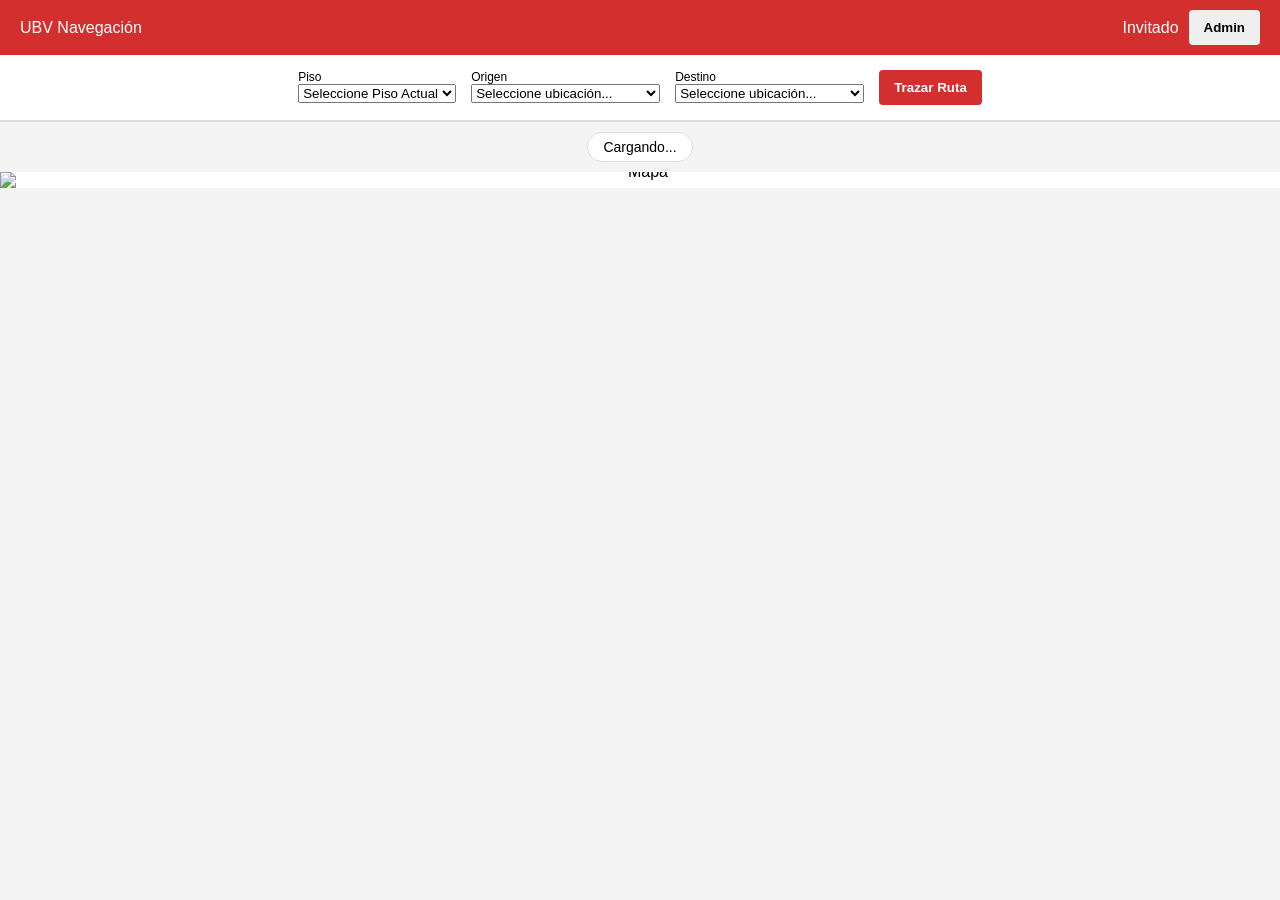
==== index.html @ 0d6cd3db "Add index.html for automatic redirection to prueba.html" ====
<!DOCTYPE html>
<html lang="es">
<head>
    <meta charset="UTF-8">
    <title>Redireccionando...</title>
    <!-- Esto hace la magia: redirige a prueba.html de inmediato -->
    <meta http-equiv="refresh" content="0; url=prueba.html">
</head>
<body>
    <p>Si no eres redireccionado automáticamente, haz clic <a href="prueba.html">aquí</a>.</p>
</body>
</html>
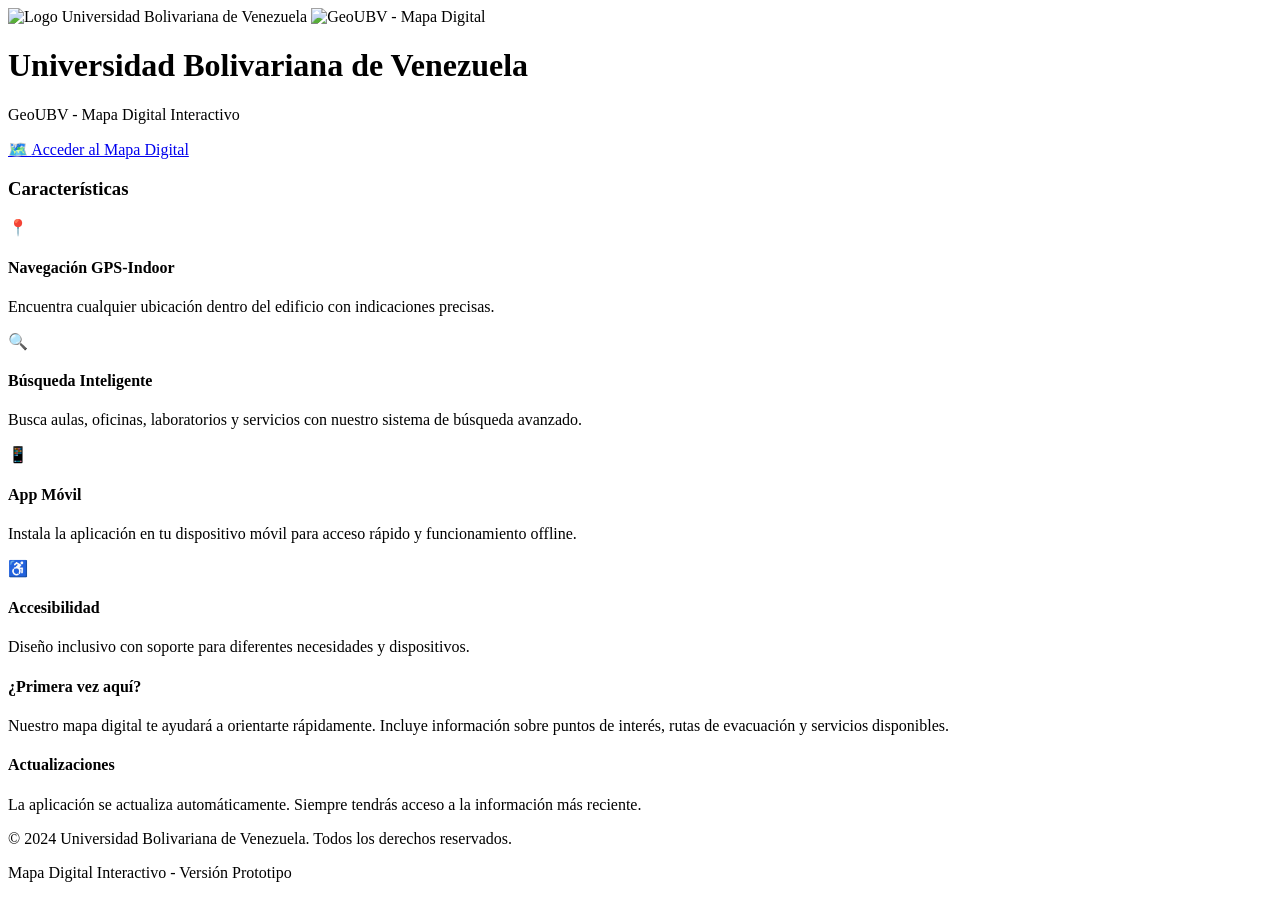
==== commit 5289a239: "Add files via upload" ====
--- a/index.html
+++ b/index.html
@@ -2,11 +2,15 @@
 <html lang="es">
 <head>
     <meta charset="UTF-8">
-    <title>Redireccionando...</title>
-    <!-- Esto hace la magia: redirige a prueba.html de inmediato -->
-    <meta http-equiv="refresh" content="0; url=prueba.html">
+    <meta http-equiv="refresh" content="0; url=menu.html">
+    <title>Redirecting to Mapa Digital UBV</title>
+    <link rel="stylesheet" href="styles/main.css?v=1.0.5">
+    <script>
+        // Redirección inmediata con JavaScript como respaldo
+        window.location.href = 'menu.html';
+    </script>
 </head>
 <body>
-    <p>Si no eres redireccionado automáticamente, haz clic <a href="prueba.html">aquí</a>.</p>
+    <p>Redirigiendo al menú principal...</p>
 </body>
-</html>
+</html>
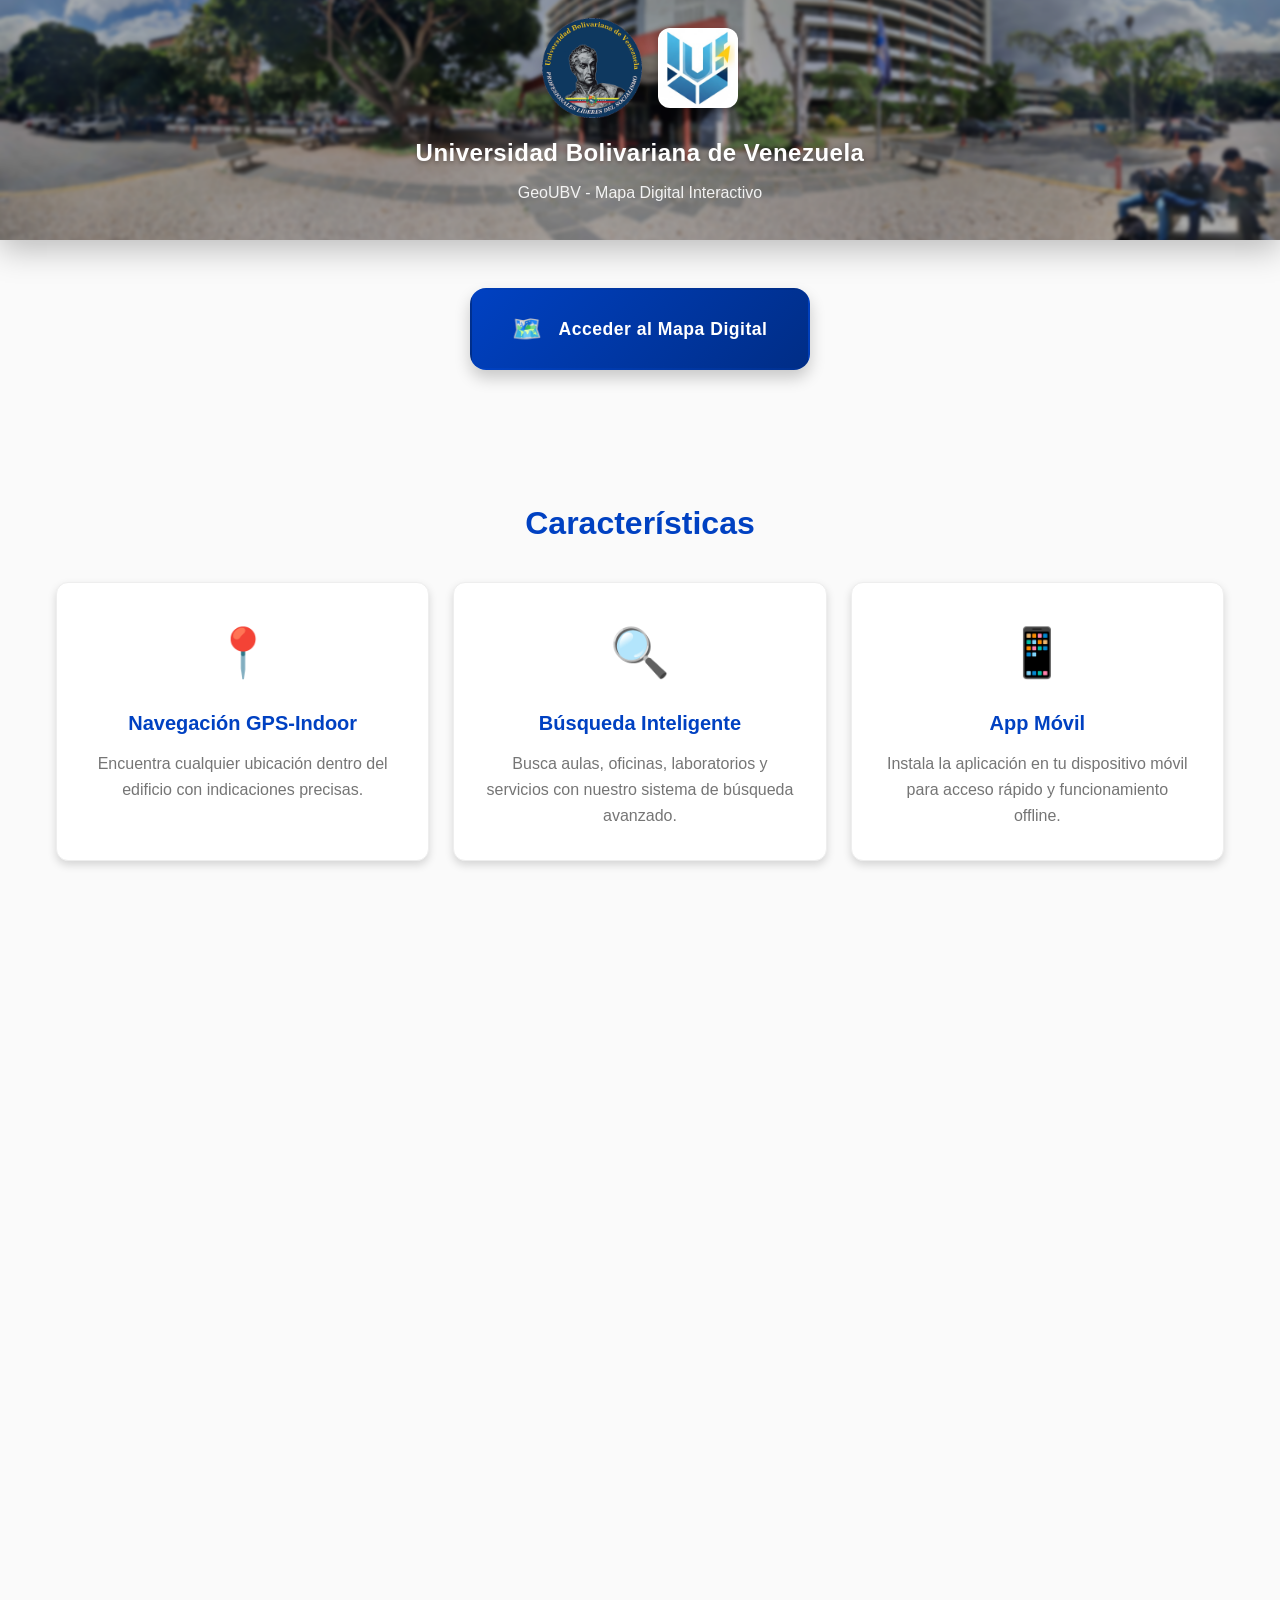
==== commit 6de21d83: "Add files via upload" ====
--- a/index.html
+++ b/index.html
@@ -1,8 +1,9 @@
 <!DOCTYPE html>
 <html lang="es">
+
 <head>
     <meta charset="UTF-8">
-    <meta http-equiv="refresh" content="0; url=menu.html">
+    <meta http-equiv="refresh" content="0; url=./menu.html">
     <title>Redirecting to Mapa Digital UBV</title>
     <link rel="stylesheet" href="styles/main.css?v=1.0.5">
     <script>
@@ -10,7 +11,9 @@
         window.location.href = 'menu.html';
     </script>
 </head>
+
 <body>
     <p>Redirigiendo al menú principal...</p>
 </body>
+
 </html>
--- a/styles/main.css
+++ b/styles/main.css
@@ -0,0 +1,1189 @@
+﻿/* ============================================
+   Variables y Reset
+   ============================================ */
+
+:root {
+    --primary-blue: #0041C2;
+    --dark-blue: #002D86;
+    --light-gray: #F4F7FA;
+    --white: #FFFFFF;
+    --gold: #FFD700;
+
+    --shadow-sm: 0 2px 4px rgba(0, 0, 0, 0.1);
+    --shadow-md: 0 4px 8px rgba(0, 0, 0, 0.15);
+    --shadow-lg: 0 8px 16px rgba(0, 0, 0, 0.2);
+
+    --transition-fast: 0.2s ease;
+    --transition-normal: 0.3s ease;
+    --transition-slow: 0.5s ease;
+
+    /* Tema Claro (por defecto) */
+    --bg-primary: #FFFFFF;
+    --bg-secondary: #F4F7FA;
+    --text-primary: #333333;
+    --text-secondary: #666666;
+    --border-color: #E1E5E9;
+    --card-bg: #FFFFFF;
+    --modal-bg: rgba(0, 0, 0, 0.5);
+    --modal-content-bg: #FFFFFF;
+}
+
+
+
+* {
+    margin: 0;
+    padding: 0;
+    box-sizing: border-box;
+}
+
+html,
+body {
+    height: 100%;
+    overflow-x: hidden;
+    overflow-y: auto;
+    /* Permitir scroll vertical si es necesario */
+}
+
+body {
+    font-family: -apple-system, BlinkMacSystemFont, 'Segoe UI', Roboto, 'Helvetica Neue', Arial, sans-serif;
+    background-color: var(--bg-primary);
+    color: var(--text-primary);
+    line-height: 1.6;
+    min-height: 100vh;
+    display: flex;
+    flex-direction: column;
+    transition: background-color var(--transition-normal), color var(--transition-normal);
+}
+
+/* ============================================
+   Header
+   ============================================ */
+
+.header {
+    background: linear-gradient(135deg, var(--primary-blue) 0%, var(--dark-blue) 100%);
+    color: var(--white);
+    padding: 0.75rem 1rem;
+    box-shadow: var(--shadow-md);
+    position: sticky;
+    top: 0;
+    z-index: 100;
+    transition: transform 0.3s ease-in-out;
+}
+
+.header-content {
+    max-width: 1400px;
+    margin: 0 auto;
+    display: flex;
+    align-items: center;
+    justify-content: space-between;
+}
+
+.header-titles {
+    display: flex;
+    flex-direction: column;
+}
+
+.header-title-main {
+    font-size: 1.2rem;
+    font-weight: 800;
+    margin: 0;
+    line-height: 1;
+    letter-spacing: 1px;
+    text-transform: uppercase;
+    opacity: 0.8;
+}
+
+.current-floor-title {
+    font-size: 1rem;
+    font-weight: 500;
+    margin: 0;
+    color: var(--gold);
+    text-transform: capitalize;
+}
+
+/* MenÃº Desplegable */
+.dropdown-menu {
+    position: relative;
+}
+
+.dropdown-toggle {
+    background: rgba(255, 255, 255, 0.1);
+    border: 1px solid rgba(255, 255, 255, 0.2);
+    border-radius: 6px;
+    color: var(--white);
+    padding: 0.5rem;
+    cursor: pointer;
+    transition: all var(--transition-fast);
+    display: flex;
+    align-items: center;
+    justify-content: center;
+}
+
+.dropdown-toggle:hover {
+    background: rgba(255, 255, 255, 0.2);
+    transform: scale(1.05);
+}
+
+.dropdown-toggle:active {
+    transform: scale(0.95);
+}
+
+.menu-icon {
+    font-size: 1.2rem;
+    line-height: 1;
+}
+
+.dropdown-content {
+    position: absolute;
+    top: 100%;
+    right: 0;
+    background: var(--card-bg);
+    border-radius: 8px;
+    box-shadow: var(--shadow-lg);
+    min-width: 200px;
+    opacity: 0;
+    visibility: hidden;
+    transform: translateY(-10px);
+    transition: all 0.2s ease;
+    z-index: 1000;
+    margin-top: 0.5rem;
+}
+
+.dropdown-content.active {
+    opacity: 1;
+    visibility: visible;
+    transform: translateY(0);
+}
+
+.dropdown-item {
+    display: flex;
+    align-items: center;
+    gap: 0.75rem;
+    padding: 0.75rem 1rem;
+    color: var(--text-primary);
+    text-decoration: none;
+    transition: background-color var(--transition-fast);
+    border: none;
+    background: none;
+    width: 100%;
+    text-align: left;
+    cursor: pointer;
+    font-size: 0.9rem;
+}
+
+.dropdown-item:hover {
+    background-color: var(--bg-secondary);
+}
+
+.dropdown-item:first-child {
+    border-radius: 8px 8px 0 0;
+}
+
+.dropdown-item:last-child {
+    border-radius: 0 0 8px 8px;
+}
+
+.dropdown-item:only-child {
+    border-radius: 8px;
+}
+
+.item-icon {
+    font-size: 1.1rem;
+    width: 20px;
+    text-align: center;
+}
+
+.item-text {
+    flex: 1;
+}
+
+
+
+.back-to-menu {
+    color: var(--white);
+    text-decoration: none;
+    font-size: 0.9rem;
+    font-weight: 500;
+    padding: 0.5rem 1rem;
+    border-radius: 6px;
+    background-color: rgba(255, 255, 255, 0.1);
+    transition: all var(--transition-fast);
+    border: 1px solid rgba(255, 255, 255, 0.2);
+}
+
+.back-to-menu:hover {
+    background-color: rgba(255, 255, 255, 0.2);
+    transform: translateX(-2px);
+}
+
+.back-to-menu:active {
+    transform: translateX(0);
+}
+
+.header-title {
+    font-size: 1.75rem;
+    font-weight: 700;
+    margin-bottom: 0.25rem;
+    letter-spacing: 0.5px;
+}
+
+.header-subtitle {
+    font-size: 0.95rem;
+    opacity: 0.9;
+    font-weight: 300;
+}
+
+/* ============================================
+   Contenedor Principal
+   ============================================ */
+
+.main-container {
+    display: flex;
+    flex-direction: column;
+    min-height: calc(100vh - 80px);
+    /* Altura mÃ­nima considerando el header */
+    max-width: 1400px;
+    margin: 0 auto;
+    width: 100%;
+    padding: 1.5rem;
+    gap: 1rem;
+    overflow-y: auto;
+    /* Permitir scroll vertical */
+}
+
+/* ============================================
+   Ãrea del Mapa
+   ============================================ */
+
+.map-container {
+    flex: 1;
+    position: relative;
+    background-color: var(--white);
+    border-radius: 24px;
+    box-shadow: 0 20px 40px rgba(0, 0, 0, 0.1);
+    overflow: hidden;
+    min-height: 400px;
+    /* Altura mínima para asegurar visibilidad */
+    display: flex;
+    align-items: center;
+    justify-content: center;
+    border: 1px solid rgba(0, 0, 0, 0.05);
+}
+
+/* Controles de Piso (Izquierda) */
+.floor-controls {
+    position: absolute;
+    top: 50%;
+    left: 1.5rem;
+    transform: translateY(-50%);
+    display: flex;
+    flex-direction: column;
+    gap: 0;
+    z-index: 10;
+    background-color: rgba(255, 255, 255, 0.85);
+    backdrop-filter: blur(12px);
+    -webkit-backdrop-filter: blur(12px);
+    border-radius: 16px;
+    box-shadow: 0 8px 32px rgba(0, 0, 0, 0.1);
+    overflow: hidden;
+    border: 1px solid rgba(255, 255, 255, 0.3);
+    transition: all var(--transition-normal);
+}
+
+.floor-controls:hover {
+    box-shadow: 0 12px 40px rgba(0, 0, 0, 0.15);
+    background-color: rgba(255, 255, 255, 0.95);
+}
+
+
+
+.floor-btn {
+    width: 48px;
+    height: 48px;
+    background: transparent;
+    border: none;
+    border-bottom: 1px solid rgba(0, 0, 0, 0.05);
+    color: var(--text-primary);
+    font-size: 1rem;
+    cursor: pointer;
+    transition: all var(--transition-fast);
+    display: flex;
+    align-items: center;
+    justify-content: center;
+}
+
+
+
+.floor-btn:last-child {
+    border-bottom: none;
+}
+
+.floor-btn:hover {
+    background-color: rgba(0, 65, 194, 0.1);
+    color: var(--primary-blue);
+}
+
+.floor-btn:active {
+    background-color: rgba(0, 65, 194, 0.2);
+}
+
+.floor-display {
+    width: 48px;
+    height: 48px;
+    background: transparent;
+    border-top: 1px solid rgba(0, 0, 0, 0.05);
+    border-bottom: 1px solid rgba(0, 0, 0, 0.05);
+    color: var(--primary-blue);
+    font-size: 1.2rem;
+    font-weight: 700;
+    display: flex;
+    align-items: center;
+    justify-content: center;
+    font-variant-numeric: tabular-nums;
+}
+
+
+
+/* Controles de Zoom (Derecha) */
+.zoom-controls {
+    position: absolute;
+    top: 50%;
+    right: 1.5rem;
+    transform: translateY(-50%);
+    display: flex;
+    flex-direction: column;
+    gap: 0;
+    z-index: 10;
+    background-color: rgba(255, 255, 255, 0.85);
+    backdrop-filter: blur(12px);
+    -webkit-backdrop-filter: blur(12px);
+    border-radius: 16px;
+    box-shadow: 0 8px 32px rgba(0, 0, 0, 0.1);
+    overflow: hidden;
+    border: 1px solid rgba(255, 255, 255, 0.3);
+    transition: all var(--transition-normal);
+}
+
+.zoom-controls:hover {
+    box-shadow: 0 12px 40px rgba(0, 0, 0, 0.15);
+    background-color: rgba(255, 255, 255, 0.95);
+}
+
+
+
+.zoom-btn {
+    width: 48px;
+    height: 48px;
+    background: transparent;
+    border: none;
+    border-bottom: 1px solid rgba(0, 0, 0, 0.05);
+    color: var(--text-secondary);
+    font-size: 1.2rem;
+    font-weight: 600;
+    cursor: pointer;
+    transition: all var(--transition-fast);
+    display: flex;
+    align-items: center;
+    justify-content: center;
+}
+
+
+
+.zoom-btn:last-child {
+    border-bottom: none;
+}
+
+.zoom-btn:hover {
+    background-color: rgba(0, 65, 194, 0.1);
+    color: var(--primary-blue);
+}
+
+
+
+.zoom-btn:active {
+    background-color: rgba(0, 65, 194, 0.2);
+}
+
+#zoom-reset {
+    font-size: 1.1rem;
+}
+
+#rotate-left,
+#rotate-right {
+    font-size: 1.1rem;
+    border-top: 1px solid rgba(0, 0, 0, 0.05);
+}
+
+
+
+/* BotÃ³n Modo Inmersivo */
+.immersive-btn {
+    position: absolute;
+    bottom: 1rem;
+    right: 1rem;
+    width: 50px;
+    height: 50px;
+    background-color: rgba(0, 65, 194, 0.9);
+    border: 2px solid rgba(255, 255, 255, 0.3);
+    border-radius: 50%;
+    color: var(--white);
+    font-size: 1.5rem;
+    cursor: pointer;
+    transition: all var(--transition-normal);
+    z-index: 15;
+    display: flex;
+    align-items: center;
+    justify-content: center;
+    box-shadow: var(--shadow-md);
+    backdrop-filter: blur(10px);
+}
+
+.immersive-btn:hover {
+    background-color: rgba(0, 65, 194, 1);
+    transform: scale(1.1);
+    box-shadow: var(--shadow-lg);
+}
+
+.immersive-btn:active {
+    transform: scale(0.95);
+}
+
+.immersive-btn.immersive-mode {
+    background-color: rgba(220, 53, 69, 0.9);
+    border-color: rgba(255, 255, 255, 0.5);
+}
+
+.immersive-btn.immersive-mode:hover {
+    background-color: rgba(220, 53, 69, 1);
+}
+
+/* ============================================
+   Modo Inmersivo
+   ============================================ */
+
+.immersive-mode .header {
+    transform: translateY(-100%);
+}
+
+.immersive-mode .floor-controls,
+.immersive-mode .zoom-controls,
+.immersive-mode .route-button-container {
+    opacity: 0;
+    pointer-events: none;
+    transform: scale(0.8);
+    transition: all 0.3s ease;
+}
+
+.immersive-mode .immersive-btn {
+    opacity: 0.7;
+}
+
+.immersive-mode .immersive-btn:hover {
+    opacity: 1;
+}
+
+/* Contenedor del Mapa SVG */
+.map-wrapper {
+    width: 100%;
+    height: 100%;
+    display: flex;
+    align-items: center;
+    justify-content: center;
+    padding: 2rem;
+    overflow: hidden;
+    position: relative;
+    min-height: 0;
+    touch-action: none;
+    -ms-touch-action: none;
+}
+
+.map-svg {
+    width: 100%;
+    height: 100%;
+    min-width: 0;
+    min-height: 0;
+    max-width: 100%;
+    max-height: 100%;
+    background-color: var(--light-gray);
+    border-radius: 8px;
+    transition: all var(--transition-slow);
+    object-fit: contain;
+    flex-shrink: 1;
+    touch-action: none;
+    -ms-touch-action: none;
+}
+
+/* Canvas overlay para rutas */
+#map-canvas,
+.map-canvas {
+    position: absolute;
+    left: 0;
+    top: 0;
+    width: 100%;
+    height: 100%;
+    pointer-events: none;
+}
+
+/* ============================================
+   BotÃ³n Calcular Ruta
+   ============================================ */
+
+.route-button-container {
+    position: absolute;
+    bottom: 2rem;
+    left: 50%;
+    transform: translateX(-50%);
+    z-index: 20;
+    display: flex;
+    justify-content: center;
+    align-items: center;
+    padding: 0;
+    width: auto;
+    pointer-events: none;
+    /* Container passes clicks, button catches them */
+}
+
+.route-btn {
+    pointer-events: auto;
+    background: linear-gradient(135deg, var(--primary-blue) 0%, var(--dark-blue) 100%);
+    color: var(--white);
+    border: none;
+    padding: 1rem 2.5rem;
+    font-size: 1rem;
+    font-weight: 600;
+    border-radius: 50px;
+    cursor: pointer;
+    transition: all var(--transition-normal);
+    box-shadow: 0 10px 25px rgba(0, 65, 194, 0.4);
+    letter-spacing: 0.5px;
+    white-space: nowrap;
+    display: flex;
+    align-items: center;
+    gap: 0.5rem;
+}
+
+.route-btn::before {
+    content: "📍";
+    font-size: 1.1rem;
+}
+
+.route-btn {
+    background: linear-gradient(135deg, var(--primary-blue) 0%, var(--dark-blue) 100%);
+    color: var(--white);
+    border: none;
+    padding: 0.9rem 3rem;
+    font-size: 1rem;
+    font-weight: 600;
+    border-radius: 8px;
+    cursor: pointer;
+    transition: all var(--transition-normal);
+    box-shadow: var(--shadow-md);
+    letter-spacing: 0.5px;
+}
+
+.route-btn:hover {
+    transform: translateY(-4px) scale(1.02);
+    box-shadow: 0 15px 35px rgba(0, 65, 194, 0.5);
+}
+
+.route-btn:active {
+    transform: translateY(0);
+}
+
+/* ============================================
+   Modal de Calcular Ruta
+   ============================================ */
+
+.route-modal {
+    position: fixed;
+    top: 0;
+    left: 0;
+    width: 100vw;
+    height: 100vh;
+    z-index: 1000;
+    display: flex;
+    flex-direction: column;
+    align-items: center;
+    justify-content: center;
+    padding: 1rem;
+    opacity: 0;
+    visibility: hidden;
+    transition: opacity var(--transition-normal), visibility var(--transition-normal);
+    pointer-events: none;
+}
+
+.route-modal.active {
+    opacity: 1;
+    visibility: visible;
+    pointer-events: auto;
+}
+
+.route-modal-overlay {
+    position: absolute;
+    top: 0;
+    left: 0;
+    right: 0;
+    bottom: 0;
+    background-color: var(--modal-bg);
+    backdrop-filter: blur(4px);
+}
+
+.route-modal-content {
+    position: relative;
+    background-color: var(--modal-content-bg);
+    border-radius: 16px;
+    width: 100%;
+    max-width: 500px;
+    max-height: 90vh;
+    overflow-y: auto;
+    box-shadow: 0 8px 32px rgba(0, 0, 0, 0.3);
+    transform: scale(0.9);
+    transition: transform var(--transition-normal);
+    z-index: 1001;
+    margin: auto;
+}
+
+.route-modal.active .route-modal-content {
+    transform: scale(1);
+}
+
+.route-modal-header {
+    display: flex;
+    justify-content: space-between;
+    align-items: center;
+    padding: 1.5rem;
+    border-bottom: 1px solid var(--border-color);
+}
+
+.route-modal-title {
+    font-size: 1.5rem;
+    font-weight: 700;
+    color: var(--text-primary);
+    margin: 0;
+}
+
+.route-modal-close {
+    background: none;
+    border: none;
+    font-size: 2rem;
+    color: var(--text-secondary);
+    cursor: pointer;
+    width: 36px;
+    height: 36px;
+    display: flex;
+    align-items: center;
+    justify-content: center;
+    border-radius: 50%;
+    transition: all var(--transition-fast);
+    line-height: 1;
+    padding: 0;
+}
+
+.route-modal-close:hover {
+    background-color: var(--bg-secondary);
+    color: var(--text-primary);
+}
+
+.route-modal-close:active {
+    transform: scale(0.9);
+}
+
+.route-modal-body {
+    padding: 1.5rem;
+}
+
+/* Secciones de bÃºsqueda en el modal */
+.route-search-section {
+    margin-bottom: 1.5rem;
+}
+
+.route-search-label {
+    display: block;
+    font-size: 1rem;
+    font-weight: 600;
+    color: var(--text-primary);
+    margin-bottom: 0.5rem;
+}
+
+.route-search-wrapper {
+    position: relative;
+}
+
+.route-search-input {
+    width: 100%;
+    padding: 0.75rem;
+    border: 2px solid var(--border-color);
+    border-radius: 8px;
+    font-size: 1rem;
+    transition: all var(--transition-normal);
+    background-color: var(--card-bg);
+    color: var(--text-primary);
+}
+
+.route-search-input:focus {
+    outline: none;
+    border-color: var(--primary-blue);
+    box-shadow: 0 0 0 3px rgba(0, 65, 194, 0.1);
+}
+
+.route-search-input.error {
+    border-color: #dc3545;
+}
+
+.route-search-input.error:focus {
+    border-color: #dc3545;
+    box-shadow: 0 0 0 3px rgba(220, 53, 69, 0.1);
+}
+
+/* Sugerencias de bÃºsqueda */
+.route-search-suggestions {
+    position: absolute;
+    top: 100%;
+    left: 0;
+    right: 0;
+    background-color: var(--card-bg);
+    border: 1px solid var(--border-color);
+    border-radius: 8px;
+    box-shadow: var(--shadow-md);
+    max-height: 200px;
+    overflow-y: auto;
+    z-index: 10;
+    display: none;
+    margin-top: 0.25rem;
+}
+
+.route-search-suggestions.active {
+    display: block;
+}
+
+.route-suggestion-item {
+    padding: 0.75rem;
+    cursor: pointer;
+    transition: background-color var(--transition-fast);
+    border-bottom: 1px solid var(--border-color);
+    color: var(--text-primary);
+}
+
+.route-suggestion-item:last-child {
+    border-bottom: none;
+}
+
+.route-suggestion-item:hover {
+    background-color: var(--bg-secondary);
+}
+
+.route-suggestion-item:active {
+    background-color: #e0e0e0;
+}
+
+/* Mensajes de error */
+.route-error-message {
+    color: #dc3545;
+    font-size: 0.875rem;
+    margin-top: 0.5rem;
+    display: none;
+    padding-left: 0.25rem;
+}
+
+.route-error-message.active {
+    display: block;
+    margin-bottom: 1rem;
+    animation: fadeIn 0.3s ease;
+}
+
+@keyframes fadeIn {
+    from {
+        opacity: 0;
+        transform: translateY(-5px);
+    }
+
+    to {
+        opacity: 1;
+        transform: translateY(0);
+    }
+}
+
+/* Indicador de Modo Admin */
+body.admin-mode-active .header {
+    border-bottom: 3px solid var(--gold);
+}
+
+body.admin-mode-active .dropdown-item[data-action="admin"] .item-text::after {
+    content: " (Activo)";
+    color: var(--gold);
+    font-size: 0.8rem;
+    font-weight: bold;
+}
+
+/* SecciÃ³n del botÃ³n calcular */
+.route-calculate-section {
+    margin-top: 2rem;
+    padding-top: 1.5rem;
+    border-top: 1px solid var(--border-color);
+}
+
+.route-calculate-btn {
+    width: 100%;
+    padding: 1rem;
+    background: linear-gradient(135deg, var(--gold) 0%, #FFC700 100%);
+    color: var(--text-primary);
+    border: none;
+    border-radius: 8px;
+    font-size: 1rem;
+    font-weight: 700;
+    cursor: pointer;
+    transition: all var(--transition-normal);
+    box-shadow: var(--shadow-md);
+    text-transform: uppercase;
+    letter-spacing: 0.5px;
+}
+
+.route-calculate-btn:hover:not(:disabled) {
+    transform: translateY(-2px);
+    box-shadow: var(--shadow-lg);
+    background: linear-gradient(135deg, #FFC700 0%, var(--gold) 100%);
+}
+
+.route-calculate-btn:active:not(:disabled) {
+    transform: translateY(0);
+}
+
+.route-calculate-btn:disabled {
+    opacity: 0.5;
+    cursor: not-allowed;
+    transform: none;
+}
+
+/* ============================================
+   Footer
+   ============================================ */
+
+.footer {
+    background: linear-gradient(135deg, var(--dark-blue) 0%, var(--primary-blue) 100%);
+    color: var(--white);
+    padding: 1.5rem 2rem;
+    margin-top: auto;
+    box-shadow: 0 -2px 8px rgba(0, 0, 0, 0.1);
+}
+
+.footer-content {
+    max-width: 1400px;
+    margin: 0 auto;
+    text-align: center;
+}
+
+.footer-text {
+    font-size: 0.9rem;
+    opacity: 0.9;
+    margin-bottom: 0.25rem;
+}
+
+.footer-subtext {
+    font-size: 0.8rem;
+    opacity: 0.7;
+    font-weight: 300;
+}
+
+/* ============================================
+   Responsive Design
+   ============================================ */
+
+@media (max-width: 1024px) {
+    .main-container {
+        padding: 1rem;
+    }
+}
+
+@media (max-width: 768px) {
+    .header {
+        padding: 0.75rem 1rem;
+    }
+
+    .header-title {
+        font-size: 1.25rem;
+    }
+
+    .header-subtitle {
+        font-size: 0.75rem;
+    }
+
+    .main-container {
+        padding: 0.75rem;
+        min-height: calc(100vh - 70px);
+    }
+
+    .map-container {
+        border-radius: 16px;
+        min-height: 350px;
+    }
+
+    .floor-controls,
+    .zoom-controls {
+        top: 1.5rem;
+        bottom: auto;
+        transform: none;
+    }
+
+    .floor-controls {
+        left: 0.75rem;
+    }
+
+    .zoom-controls {
+        right: 0.75rem;
+    }
+
+    .floor-btn,
+    .zoom-btn,
+    .floor-display {
+        width: 40px;
+        height: 40px;
+        font-size: 0.9rem;
+    }
+
+    .route-button-container {
+        bottom: 1rem;
+    }
+
+    .route-btn {
+        padding: 0.8rem 2rem;
+        font-size: 0.95rem;
+    }
+
+    .immersive-btn {
+        bottom: 1.5rem;
+        right: 0.75rem;
+        width: 44px;
+        height: 44px;
+    }
+}
+
+@media (max-width: 480px) {
+    .header-title {
+        font-size: 1.1rem;
+    }
+
+    .main-container {
+        padding: 0.5rem;
+    }
+
+    .map-container {
+        min-height: 300px;
+        border-radius: 12px;
+    }
+
+    .floor-controls,
+    .zoom-controls {
+        top: 1rem;
+        bottom: auto;
+    }
+
+    .floor-controls {
+        left: 0.5rem;
+    }
+
+    .zoom-controls {
+        right: 0.5rem;
+    }
+
+    .route-button-container {
+        bottom: 0.75rem;
+    }
+
+    .route-btn {
+        padding: 0.7rem 1.75rem;
+        font-size: 0.9rem;
+    }
+
+    .immersive-btn {
+        bottom: 1rem;
+        right: 0.5rem;
+        width: 40px;
+        height: 40px;
+    }
+}
+
+/* Ajustes para pantallas cortas */
+@media (max-height: 860px) {
+    .map-container {
+        min-height: 215px;
+    }
+}
+
+
+
+/* Header ocultable al hacer scroll */
+.header-hidden {
+    transform: translateY(-100%);
+}
+
+/* ============================================
+   Modal de Ayuda
+   ============================================ */
+
+.help-content {
+    max-width: 100%;
+}
+
+.help-section {
+    margin-bottom: 1.5rem;
+}
+
+.help-section h3 {
+    color: var(--text-primary);
+    font-size: 1.2rem;
+    font-weight: 600;
+    margin-bottom: 0.75rem;
+    display: flex;
+    align-items: center;
+    gap: 0.5rem;
+}
+
+.help-section ul {
+    list-style: disc;
+    /* Restaurar viñetas estándar */
+    padding-left: 1.5rem;
+    margin: 0;
+}
+
+.help-section li {
+    color: var(--text-secondary);
+    margin-bottom: 0.5rem;
+    position: relative;
+}
+
+/* .help-section li::before removed to fix encoding artifact */
+
+.help-section strong {
+    color: var(--text-primary);
+    font-weight: 600;
+}
+
+/* ============================================
+   Panel Admin Profile (Migrado)
+   ============================================ */
+.admin-panel {
+    position: fixed;
+    top: 80px;
+    right: 20px;
+    width: 350px;
+    background-color: var(--white);
+    border-radius: 16px;
+    box-shadow: var(--shadow-lg);
+    z-index: 1100;
+    max-height: 85vh;
+    overflow-y: auto;
+    border: 1px solid var(--border-color);
+    display: none;
+    animation: slideInRight 0.3s ease;
+}
+
+.admin-panel.active {
+    display: block;
+}
+
+@keyframes slideInRight {
+    from {
+        opacity: 0;
+        transform: translateX(20px);
+    }
+
+    to {
+        opacity: 1;
+        transform: translateX(0);
+    }
+}
+
+.admin-panel-header {
+    display: flex;
+    justify-content: space-between;
+    align-items: center;
+    padding: 1rem 1.5rem;
+    border-bottom: 1px solid var(--border-color);
+    background-color: var(--bg-secondary);
+}
+
+.admin-panel-header h2 {
+    font-size: 1.2rem;
+    margin: 0;
+    color: var(--primary-blue);
+}
+
+.admin-panel-body {
+    padding: 1.5rem;
+}
+
+.admin-panel-body h3 {
+    font-size: 1rem;
+    color: var(--text-primary);
+    margin: 1rem 0 0.5rem;
+}
+
+.form-group {
+    margin-bottom: 0.75rem;
+}
+
+.form-group label {
+    display: block;
+    font-size: 0.85rem;
+    font-weight: 500;
+    margin-bottom: 0.25rem;
+    color: var(--text-secondary);
+}
+
+.json-area {
+    width: 100%;
+    height: 150px;
+    padding: 0.5rem;
+    border: 1px solid var(--border-color);
+    border-radius: 6px;
+    font-family: monospace;
+    font-size: 0.8rem;
+    resize: vertical;
+    background-color: var(--bg-secondary);
+}
+
+.admin-actions {
+    display: flex;
+    flex-wrap: wrap;
+    gap: 0.5rem;
+    margin-top: 1rem;
+}
+
+.admin-action-btn {
+    flex: 1;
+    padding: 0.5rem;
+    border: none;
+    border-radius: 6px;
+    background-color: var(--bg-secondary);
+    color: var(--text-primary);
+    font-size: 0.9rem;
+    cursor: pointer;
+    transition: all 0.2s ease;
+    border: 1px solid var(--border-color);
+}
+
+.admin-action-btn:hover {
+    background-color: #e2e6ea;
+}
+
+.admin-action-btn.danger {
+    background-color: #dc3545;
+    color: white;
+    border-color: #dc3545;
+}
+
+.admin-action-btn.danger:hover {
+    background-color: #c82333;
+}
+
+.admin-action-btn.warning {
+    background-color: #ffc107;
+    color: #212529;
+    border-color: #ffc107;
+}
+
+.status-msg {
+    margin-top: 0.5rem;
+    font-size: 0.85rem;
+    text-align: center;
+}
